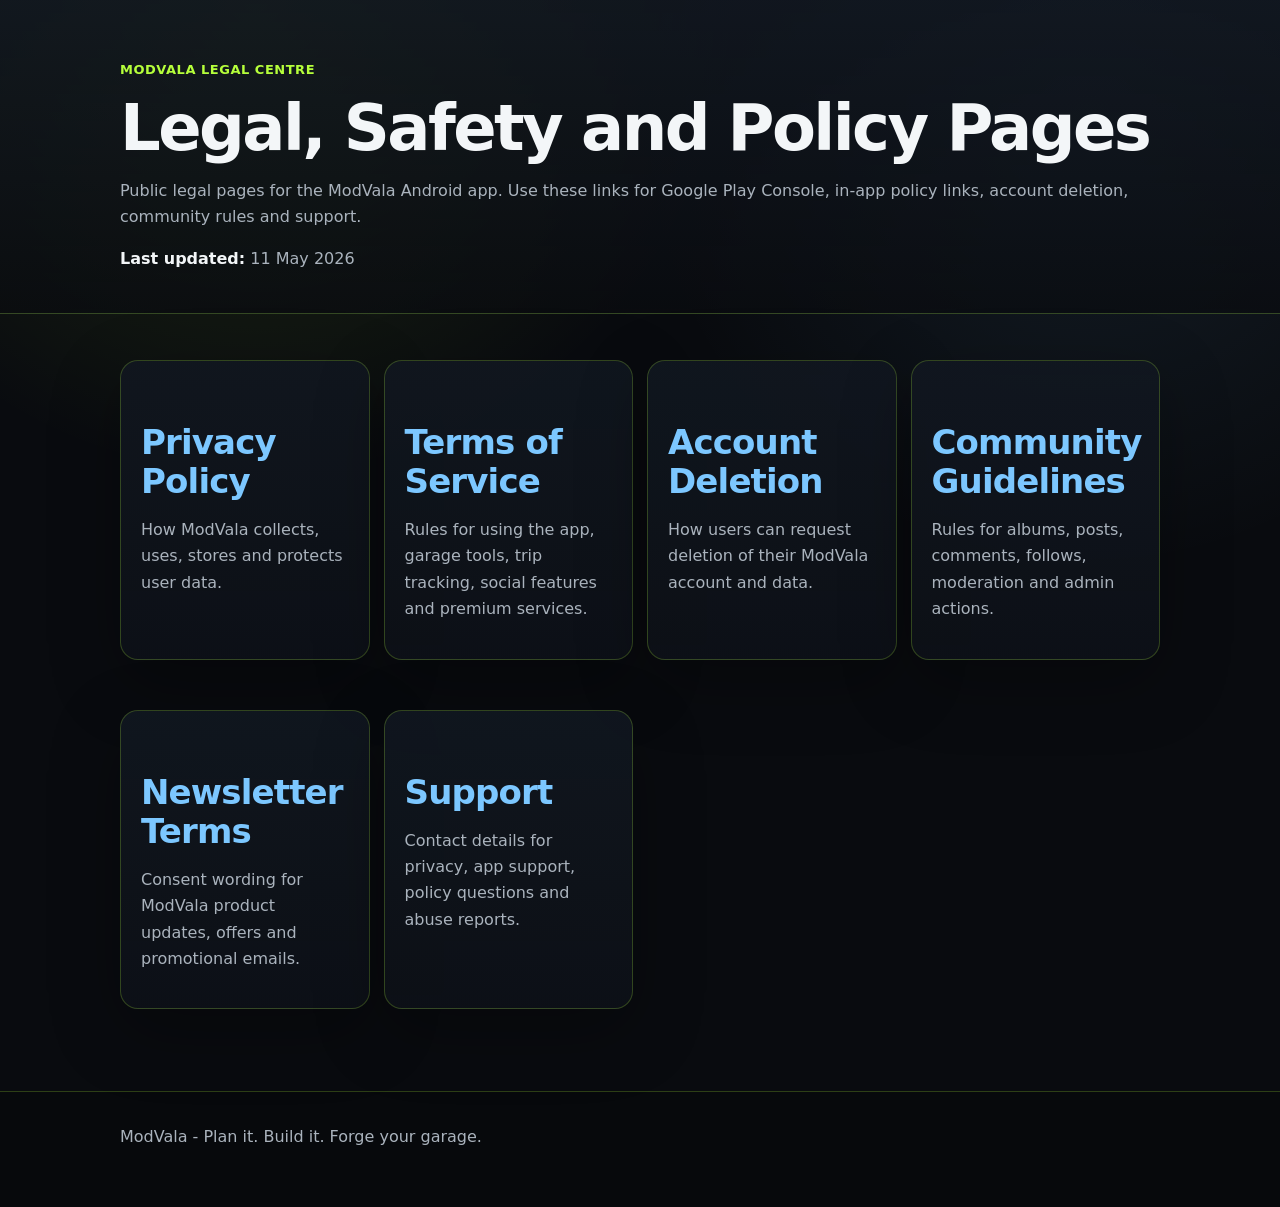
==== index.html @ 1462f024 "docs: add legal centre pages" ====
<!doctype html>
<html lang="en-IN">
<head>
  <meta charset="utf-8">
  <meta name="viewport" content="width=device-width, initial-scale=1">
  <title>ModVala Legal Centre</title>
  <link rel="stylesheet" href="legal.css">
</head>
<body>
  <header>
    <div class="wrap">
      <div class="brand">ModVala Legal Centre</div>
      <h1>Legal, Safety and Policy Pages</h1>
      <p>Public legal pages for the ModVala Android app. Use these links for Google Play Console, in-app policy links, account deletion, community rules and support.</p>
      <p><strong>Last updated:</strong> 11 May 2026</p>
    </div>
  </header>
  <main>
    <section class="grid">
      <a class="card" href="privacy.html"><h2>Privacy Policy</h2><p>How ModVala collects, uses, stores and protects user data.</p></a>
      <a class="card" href="terms.html"><h2>Terms of Service</h2><p>Rules for using the app, garage tools, trip tracking, social features and premium services.</p></a>
      <a class="card" href="account-deletion.html"><h2>Account Deletion</h2><p>How users can request deletion of their ModVala account and data.</p></a>
      <a class="card" href="community-guidelines.html"><h2>Community Guidelines</h2><p>Rules for albums, posts, comments, follows, moderation and admin actions.</p></a>
      <a class="card" href="newsletter.html"><h2>Newsletter Terms</h2><p>Consent wording for ModVala product updates, offers and promotional emails.</p></a>
      <a class="card" href="support.html"><h2>Support</h2><p>Contact details for privacy, app support, policy questions and abuse reports.</p></a>
    </section>
  </main>
  <footer><div class="wrap">ModVala - Plan it. Build it. Forge your garage.</div></footer>
</body>
</html>
---- legal.css ----
:root {
  color-scheme: dark;
  --bg: #090b0f;
  --panel: #111720;
  --text: #f3f6f8;
  --muted: #aab3bd;
  --accent: #b6ff3b;
  --line: rgba(182, 255, 59, 0.22);
  --danger: #ff3b55;
  --link: #7cc7ff;
}
* { box-sizing: border-box; }
body {
  margin: 0;
  background:
    radial-gradient(circle at 20% 0%, rgba(182,255,59,0.14), transparent 30rem),
    radial-gradient(circle at 85% 10%, rgba(124,199,255,0.10), transparent 28rem),
    var(--bg);
  color: var(--text);
  font-family: Inter, ui-sans-serif, system-ui, -apple-system, BlinkMacSystemFont, "Segoe UI", sans-serif;
  line-height: 1.65;
}
header {
  padding: 56px 20px 24px;
  border-bottom: 1px solid var(--line);
  background: linear-gradient(180deg, rgba(17, 23, 32, 0.86), rgba(9, 11, 15, 0.72));
}
main, .wrap {
  width: min(1040px, calc(100% - 32px));
  margin: 0 auto;
}
main { padding: 28px 0 64px; }
.brand {
  display: inline-flex;
  color: var(--accent);
  font-weight: 900;
  letter-spacing: 0.04em;
  text-transform: uppercase;
  font-size: 13px;
}
h1 {
  margin: 14px 0 8px;
  font-size: clamp(34px, 6vw, 64px);
  line-height: 1.02;
  letter-spacing: -0.04em;
}
h2 {
  margin: 42px 0 12px;
  font-size: clamp(23px, 3.5vw, 34px);
  line-height: 1.15;
  letter-spacing: -0.025em;
}
h3 {
  margin: 24px 0 8px;
  color: var(--accent);
}
p, li { color: var(--muted); }
strong { color: var(--text); }
a { color: var(--link); text-decoration: none; }
a:hover { text-decoration: underline; }
.card {
  background: linear-gradient(180deg, rgba(17,23,32,0.90), rgba(13,17,24,0.86));
  border: 1px solid var(--line);
  border-radius: 18px;
  padding: 20px;
  margin: 18px 0;
  box-shadow: 0 22px 70px rgba(0,0,0,0.28);
}
.grid {
  display: grid;
  grid-template-columns: repeat(auto-fit, minmax(240px, 1fr));
  gap: 14px;
}
.danger { border-left: 4px solid var(--danger); padding-left: 16px; }
footer {
  padding: 32px 20px 56px;
  border-top: 1px solid var(--line);
  color: var(--muted);
  background: rgba(0,0,0,0.18);
}
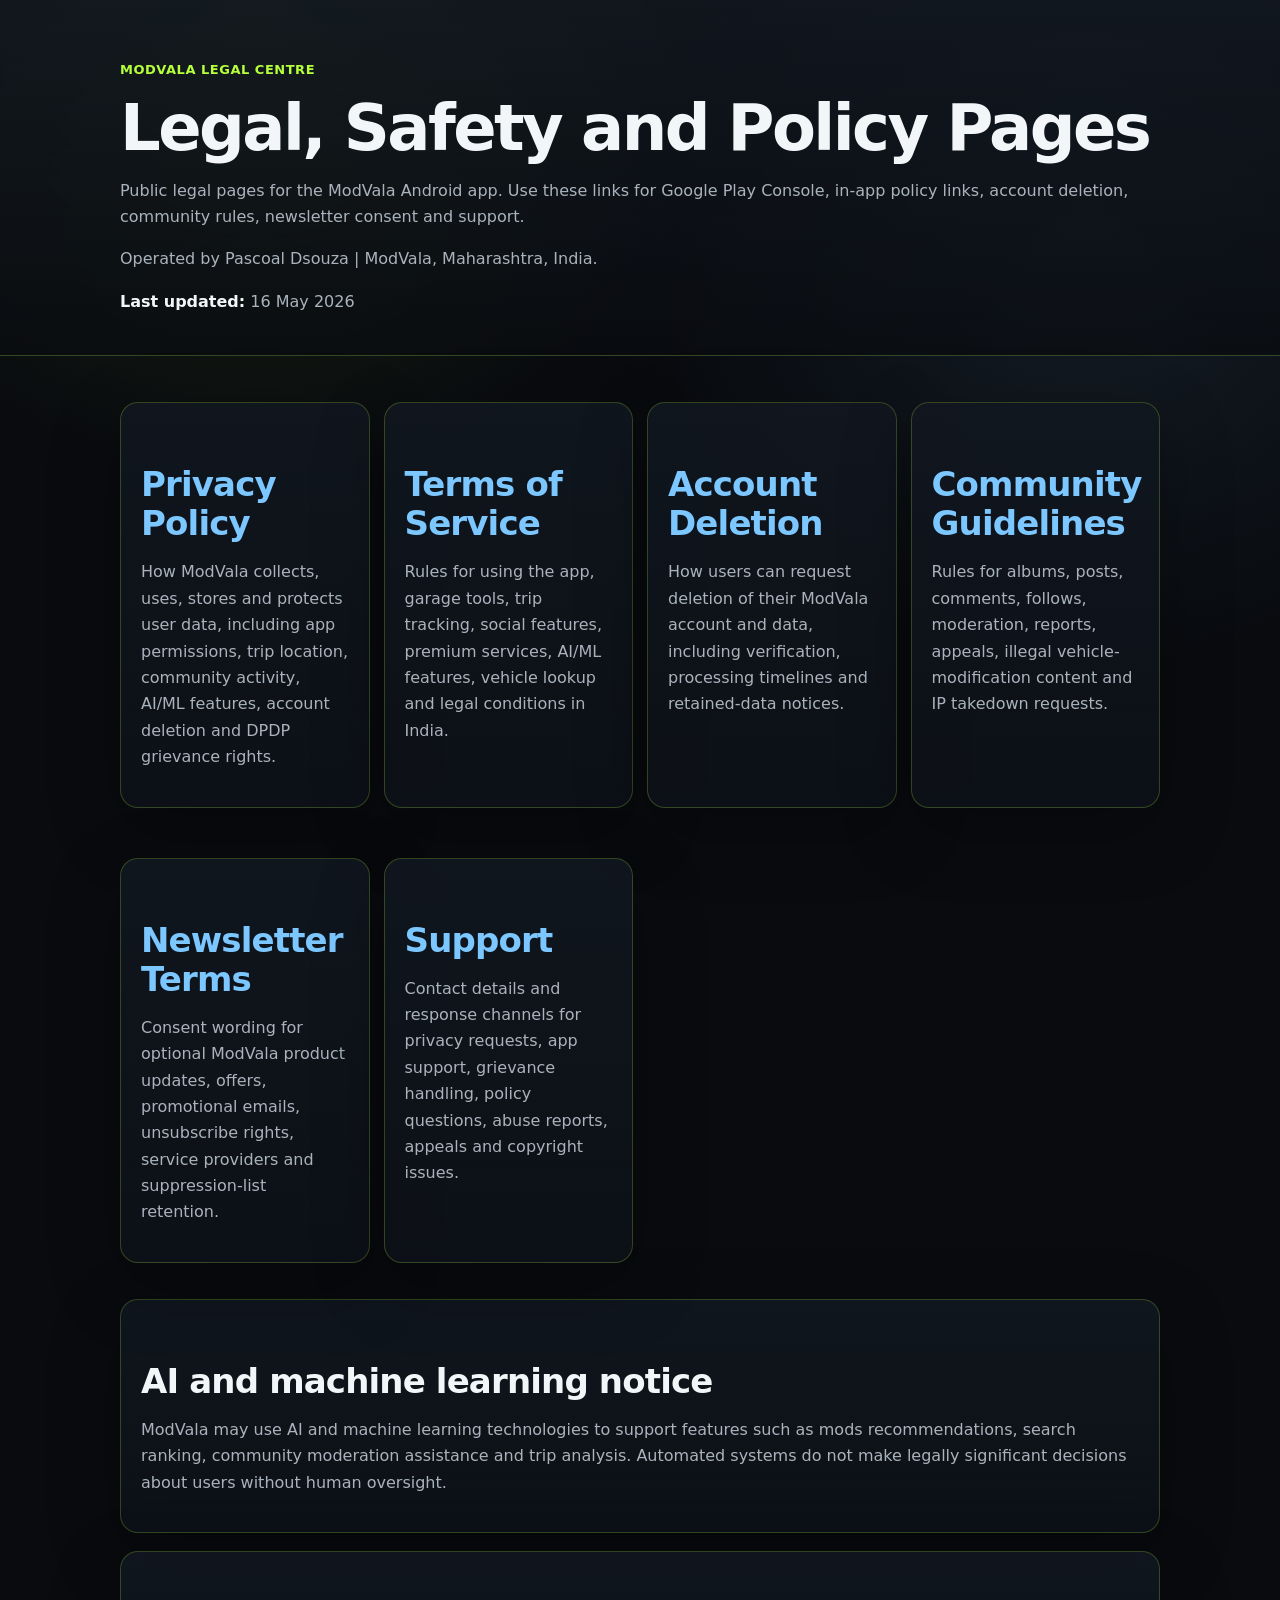
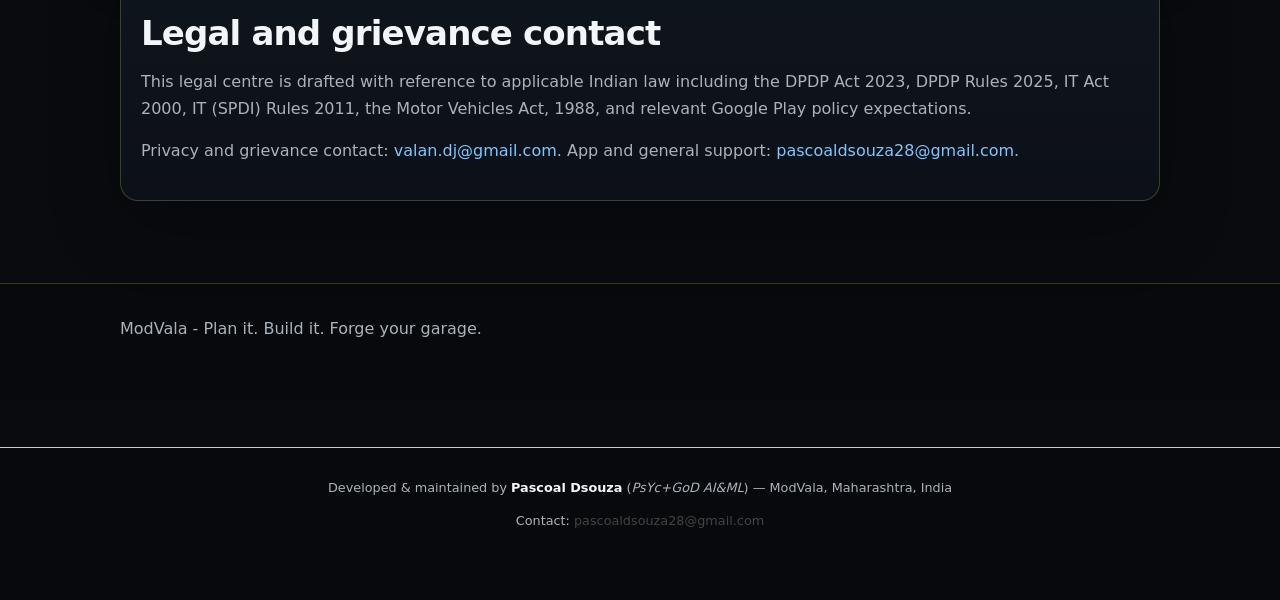
==== commit 0ac3c41e: "Update legal centre and support pages" ====
--- a/index.html
+++ b/index.html
@@ -4,27 +4,57 @@
   <meta charset="utf-8">
   <meta name="viewport" content="width=device-width, initial-scale=1">
   <title>ModVala Legal Centre</title>
+  <meta name="description" content="Public legal, privacy, safety, account deletion, support, community and newsletter policy pages for the ModVala Android app.">
+  <meta name="author" content="Pascoal Dsouza">
   <link rel="stylesheet" href="legal.css">
+  <style>
+    .modvala-footer {
+      margin-top: 3rem;
+      padding-top: 1rem;
+      border-top: 1px solid #ccc;
+      text-align: center;
+      font-size: 0.8rem;
+      color: #666;
+      font-family: inherit;
+    }
+    .modvala-footer a {
+      color: #444;
+    }
+  </style>
 </head>
 <body>
   <header>
     <div class="wrap">
       <div class="brand">ModVala Legal Centre</div>
       <h1>Legal, Safety and Policy Pages</h1>
-      <p>Public legal pages for the ModVala Android app. Use these links for Google Play Console, in-app policy links, account deletion, community rules and support.</p>
-      <p><strong>Last updated:</strong> 11 May 2026</p>
+      <p>Public legal pages for the ModVala Android app. Use these links for Google Play Console, in-app policy links, account deletion, community rules, newsletter consent and support.</p>
+      <p>Operated by Pascoal Dsouza | ModVala, Maharashtra, India.</p>
+      <p><strong>Last updated:</strong> 16 May 2026</p>
     </div>
   </header>
   <main>
     <section class="grid">
-      <a class="card" href="privacy.html"><h2>Privacy Policy</h2><p>How ModVala collects, uses, stores and protects user data.</p></a>
-      <a class="card" href="terms.html"><h2>Terms of Service</h2><p>Rules for using the app, garage tools, trip tracking, social features and premium services.</p></a>
-      <a class="card" href="account-deletion.html"><h2>Account Deletion</h2><p>How users can request deletion of their ModVala account and data.</p></a>
-      <a class="card" href="community-guidelines.html"><h2>Community Guidelines</h2><p>Rules for albums, posts, comments, follows, moderation and admin actions.</p></a>
-      <a class="card" href="newsletter.html"><h2>Newsletter Terms</h2><p>Consent wording for ModVala product updates, offers and promotional emails.</p></a>
-      <a class="card" href="support.html"><h2>Support</h2><p>Contact details for privacy, app support, policy questions and abuse reports.</p></a>
+      <a class="card" href="privacy.html"><h2>Privacy Policy</h2><p>How ModVala collects, uses, stores and protects user data, including app permissions, trip location, community activity, AI/ML features, account deletion and DPDP grievance rights.</p></a>
+      <a class="card" href="terms.html"><h2>Terms of Service</h2><p>Rules for using the app, garage tools, trip tracking, social features, premium services, AI/ML features, vehicle lookup and legal conditions in India.</p></a>
+      <a class="card" href="account-deletion.html"><h2>Account Deletion</h2><p>How users can request deletion of their ModVala account and data, including verification, processing timelines and retained-data notices.</p></a>
+      <a class="card" href="community-guidelines.html"><h2>Community Guidelines</h2><p>Rules for albums, posts, comments, follows, moderation, reports, appeals, illegal vehicle-modification content and IP takedown requests.</p></a>
+      <a class="card" href="newsletter.html"><h2>Newsletter Terms</h2><p>Consent wording for optional ModVala product updates, offers, promotional emails, unsubscribe rights, service providers and suppression-list retention.</p></a>
+      <a class="card" href="support.html"><h2>Support</h2><p>Contact details and response channels for privacy requests, app support, grievance handling, policy questions, abuse reports, appeals and copyright issues.</p></a>
+    </section>
+    <section class="card">
+      <h2>AI and machine learning notice</h2>
+      <p>ModVala may use AI and machine learning technologies to support features such as mods recommendations, search ranking, community moderation assistance and trip analysis. Automated systems do not make legally significant decisions about users without human oversight.</p>
+    </section>
+    <section class="card">
+      <h2>Legal and grievance contact</h2>
+      <p>This legal centre is drafted with reference to applicable Indian law including the DPDP Act 2023, DPDP Rules 2025, IT Act 2000, IT (SPDI) Rules 2011, the Motor Vehicles Act, 1988, and relevant Google Play policy expectations.</p>
+      <p>Privacy and grievance contact: <a href="mailto:valan.dj@gmail.com">valan.dj@gmail.com</a>. App and general support: <a href="mailto:pascoaldsouza28@gmail.com">pascoaldsouza28@gmail.com</a>.</p>
     </section>
   </main>
   <footer><div class="wrap">ModVala - Plan it. Build it. Forge your garage.</div></footer>
+  <footer class="modvala-footer">
+    <p>Developed &amp; maintained by <strong>Pascoal Dsouza</strong> (<em>PsYc+GoD AI&amp;ML</em>) &mdash; ModVala, Maharashtra, India</p>
+    <p>Contact: <a href="mailto:pascoaldsouza28@gmail.com">pascoaldsouza28@gmail.com</a></p>
+  </footer>
 </body>
 </html>
